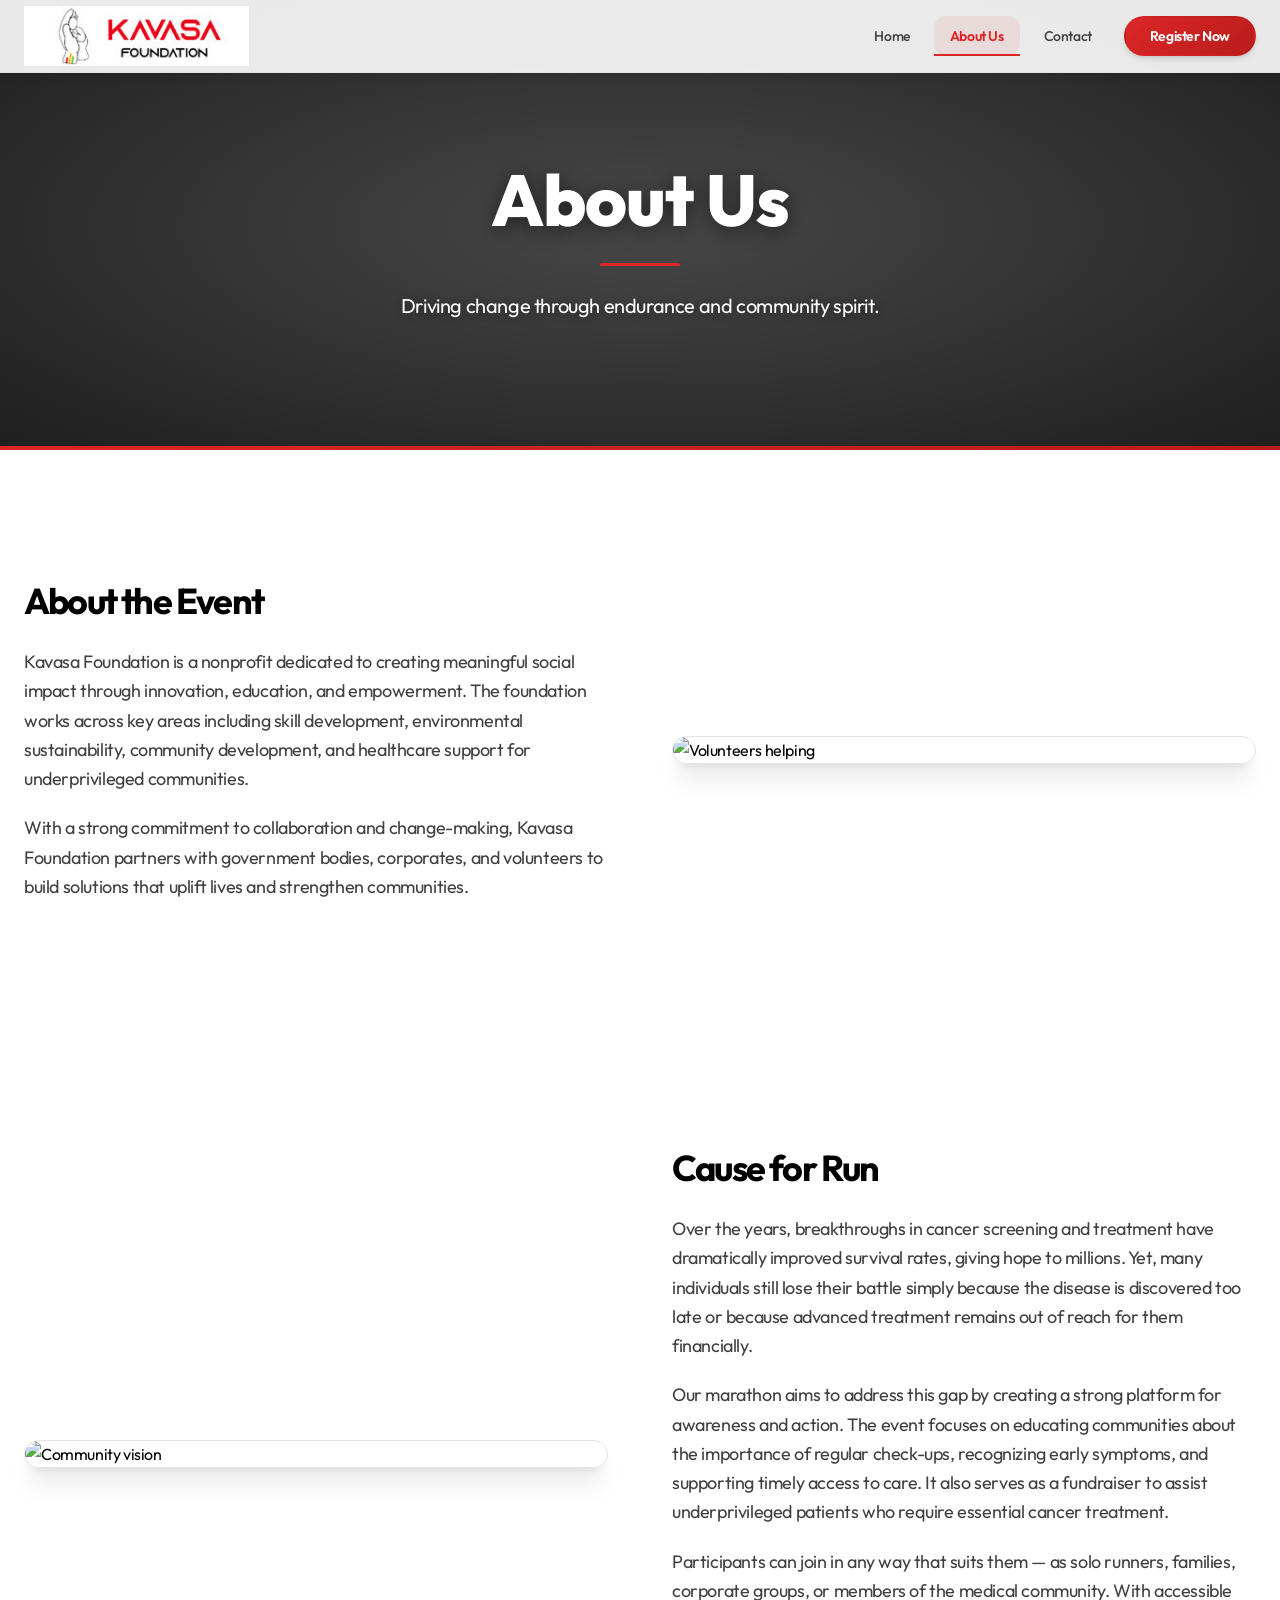
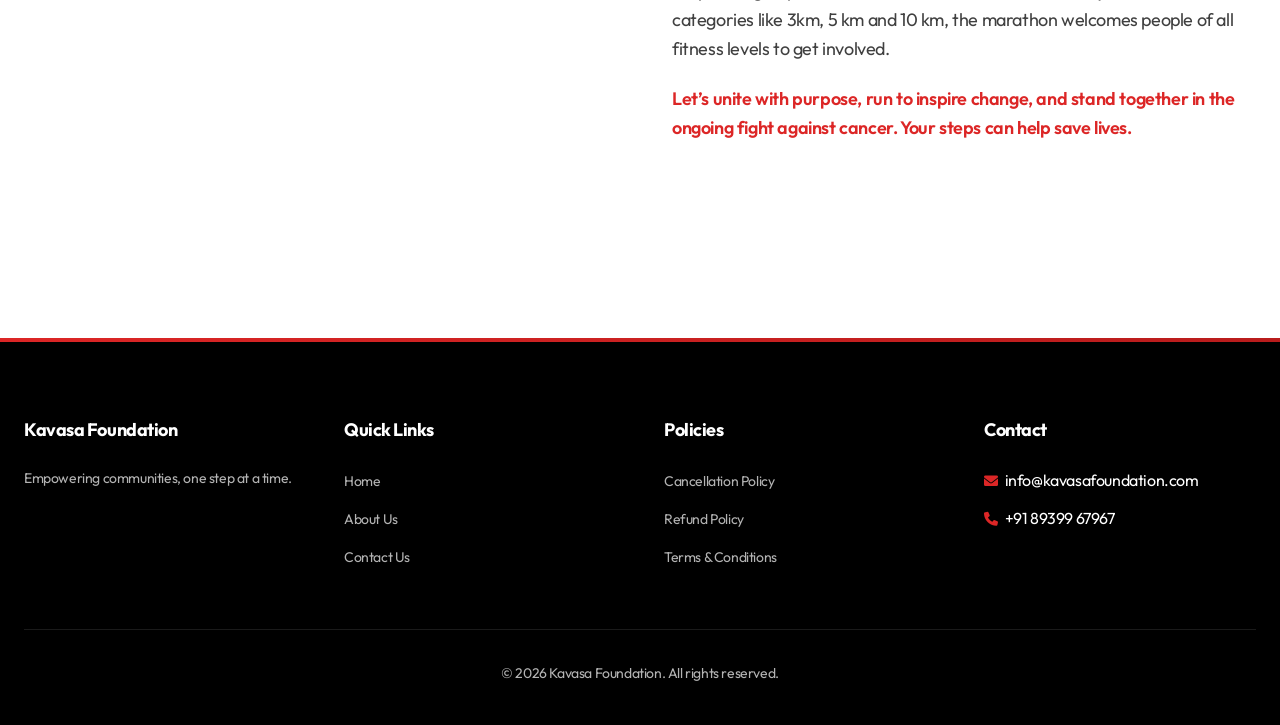
==== about.html @ 8f8e666f "Professional redesign: Updated UI/UX with modern design system, improved navigation alignment, and e" ====
<!DOCTYPE html>
<html lang="en">

<head>
    <meta charset="UTF-8">
    <meta name="viewport" content="width=device-width, initial-scale=1.0">
    <title>About Us | Kavasa Foundation Marathon</title>
    <meta name="description"
        content="Learn about Kavasa Foundation and our mission. We organize marathons to fund community development projects.">
    <link rel="preconnect" href="https://fonts.googleapis.com">
    <link rel="preconnect" href="https://fonts.gstatic.com" crossorigin>
    <link href="https://fonts.googleapis.com/css2?family=Outfit:wght@300;400;500;600;700;800&display=swap"
        rel="stylesheet">
    <link rel="stylesheet" href="style.css">
    <link rel="stylesheet" href="https://cdnjs.cloudflare.com/ajax/libs/font-awesome/6.0.0/css/all.min.css">
</head>

<body>
    <!-- Navigation -->
    <nav class="navbar">
        <div class="container nav-container">
            <a href="index.html" class="logo">
                <img src="image/kavasa.jpg" alt="Kavasa Foundation" style="height: 60px; vertical-align: middle;">
            </a>
            <button class="mobile-menu-toggle" aria-label="Toggle menu">
                <i class="fas fa-bars"></i>
            </button>
            <ul class="nav-links">
                <li><a href="index.html" class="nav-link">Home</a></li>
                <li><a href="about.html" class="nav-link active">About Us</a></li>
                <li><a href="contact.html" class="nav-link">Contact</a></li>
                <li><a href="index.html#register" class="btn btn-primary">Register Now</a></li>
            </ul>
        </div>
    </nav>

    <!-- Page Header -->
    <header class="hero"
        style="min-height: 50vh; background-image: linear-gradient(rgba(0,0,0,0.6), rgba(0,0,0,0.6)), url('https://images.unsplash.com/photo-1532629345422-7515f3d16bb6?ixlib=rb-1.2.1&auto=format&fit=crop&w=1350&q=80');">
        <div class="container hero-content">
            <h1>About Us</h1>
            <p>Driving change through endurance and community spirit.</p>
        </div>
    </header>

    <!-- About Event Section -->
    <section class="section-padding">
        <div class="container">
            <div class="about-grid">
                <div class="about-content">
                    <h2>About the Event</h2>
                    <p>Kavasa Foundation is a nonprofit dedicated to creating meaningful social impact through
                        innovation, education, and empowerment. The foundation works across key areas including skill
                        development, environmental sustainability, community development, and healthcare support for
                        underprivileged communities.</p>
                    <p>With a strong commitment to collaboration and change-making, Kavasa Foundation partners with
                        government bodies, corporates, and volunteers to build solutions that uplift lives and
                        strengthen communities.</p>
                </div>
                <div class="about-img">
                    <img src="https://images.unsplash.com/photo-1488521787991-ed7bbaae773c?ixlib=rb-1.2.1&auto=format&fit=crop&w=1350&q=80"
                        alt="Volunteers helping">
                </div>
            </div>
        </div>
    </section>

    <!-- Cause for Run Section -->
    <section class="section-padding" style="background-color: white;">
        <div class="container">
            <div class="about-grid">
                <div class="about-img">
                    <img src="https://images.unsplash.com/photo-1593113598332-cd288d649433?ixlib=rb-1.2.1&auto=format&fit=crop&w=1350&q=80"
                        alt="Community vision">
                </div>
                <div class="about-content">
                    <h2>Cause for Run</h2>
                    <p>Over the years, breakthroughs in cancer screening and treatment have dramatically improved
                        survival rates, giving hope to millions. Yet, many individuals still lose their battle simply
                        because the disease is discovered too late or because advanced treatment remains out of reach
                        for them financially.</p>
                    <p>Our marathon aims to address this gap by creating a strong platform for awareness and action. The
                        event focuses on educating communities about the importance of regular check-ups, recognizing
                        early symptoms, and supporting timely access to care. It also serves as a fundraiser to assist
                        underprivileged patients who require essential cancer treatment.</p>
                    <p>Participants can join in any way that suits them — as solo runners, families, corporate groups,
                        or members of the medical community. With accessible categories like 3km, 5 km and 10 km, the
                        marathon welcomes people of all fitness levels to get involved.</p>
                    <p style="font-weight: 600; margin-top: 1rem; color: var(--primary);">Let’s unite with purpose, run
                        to inspire change, and stand together in the ongoing fight against cancer. Your steps can help
                        save lives.</p>
                </div>
            </div>
        </div>
    </section>

    <!-- Footer -->
    <footer class="footer">
        <div class="container">
            <div class="footer-grid">
                <div class="footer-col">
                    <h4>Kavasa Foundation</h4>
                    <p>Empowering communities, one step at a time.</p>
                </div>
                <div class="footer-col">
                    <h4>Quick Links</h4>
                    <ul class="footer-links">
                        <li><a href="index.html">Home</a></li>
                        <li><a href="about.html">About Us</a></li>
                        <li><a href="contact.html">Contact Us</a></li>
                    </ul>
                </div>
                <div class="footer-col">
                    <h4>Policies</h4>
                    <ul class="footer-links">
                        <li><a href="cancellation-policy.html">Cancellation Policy</a></li>
                        <li><a href="refund-policy.html">Refund Policy</a></li>
                        <li><a href="terms-conditions.html">Terms & Conditions</a></li>
                    </ul>
                </div>
                <div class="footer-col">
                    <h4>Contact</h4>
                        <ul class="footer-links">
                            <li><i class="fas fa-envelope"></i> info@kavasafoundation.com</li>
                            <li><i class="fas fa-phone"></i> +91 89399 67967</li>
                        </ul>
                </div>
            </div>
                <div class="copyright">
                    <p>&copy; 2026 Kavasa Foundation. All rights reserved.</p>
                </div>
        </div>
    </footer>

    <script src="script.js"></script>
</body>

</html>
---- style.css ----
/* Professional Design System - Enterprise Grade UI/UX */
:root {
    /* Color Palette - Professional */
    --primary: #dc2626;
    --primary-dark: #b91c1c;
    --primary-light: #ef4444;
    --primary-hover: #c41e3a;
    
    /* Neutral Colors - Professional Grayscale */
    --white: #ffffff;
    --black: #000000;
    --gray-50: #fafafa;
    --gray-100: #f5f5f5;
    --gray-200: #e5e5e5;
    --gray-300: #d4d4d4;
    --gray-400: #a3a3a3;
    --gray-500: #737373;
    --gray-600: #525252;
    --gray-700: #404040;
    --gray-800: #262626;
    --gray-900: #171717;
    
    /* Semantic Colors */
    --background: #ffffff;
    --surface: #ffffff;
    --surface-elevated: #fafafa;
    --text-primary: #000000;
    --text-secondary: #404040;
    --text-tertiary: #737373;
    --border: #e5e5e5;
    --border-strong: #d4d4d4;
    
    /* Footer */
    --footer-bg: #000000;
    --footer-text: #ffffff;
    --footer-text-muted: rgba(255, 255, 255, 0.7);
    
    /* Gradients */
    --gradient-primary: linear-gradient(135deg, #dc2626 0%, #b91c1c 100%);
    --gradient-hero: linear-gradient(135deg, rgba(0, 0, 0, 0.75) 0%, rgba(220, 38, 38, 0.85) 100%);
    
    /* Professional Shadows */
    --shadow-xs: 0 1px 2px 0 rgba(0, 0, 0, 0.05);
    --shadow-sm: 0 1px 3px 0 rgba(0, 0, 0, 0.1), 0 1px 2px -1px rgba(0, 0, 0, 0.1);
    --shadow-md: 0 4px 6px -1px rgba(0, 0, 0, 0.1), 0 2px 4px -2px rgba(0, 0, 0, 0.1);
    --shadow-lg: 0 10px 15px -3px rgba(0, 0, 0, 0.1), 0 4px 6px -4px rgba(0, 0, 0, 0.1);
    --shadow-xl: 0 20px 25px -5px rgba(0, 0, 0, 0.1), 0 8px 10px -6px rgba(0, 0, 0, 0.1);
    --shadow-2xl: 0 25px 50px -12px rgba(0, 0, 0, 0.25);
    
    /* Border Radius - Modern */
    --radius-xs: 4px;
    --radius-sm: 8px;
    --radius-md: 12px;
    --radius-lg: 16px;
    --radius-xl: 20px;
    --radius-2xl: 24px;
    --radius-full: 9999px;
    
    /* Typography - Professional */
    --font-sans: 'Outfit', -apple-system, BlinkMacSystemFont, 'Segoe UI', 'Roboto', 'Oxygen', 'Ubuntu', 'Cantarell', 'Fira Sans', 'Droid Sans', 'Helvetica Neue', sans-serif;
    
    /* Font Weights */
    --font-light: 300;
    --font-normal: 400;
    --font-medium: 500;
    --font-semibold: 600;
    --font-bold: 700;
    --font-extrabold: 800;
    
    /* Font Sizes - Professional Scale */
    --text-xs: 0.75rem;      /* 12px */
    --text-sm: 0.875rem;    /* 14px */
    --text-base: 1rem;      /* 16px */
    --text-lg: 1.125rem;    /* 18px */
    --text-xl: 1.25rem;     /* 20px */
    --text-2xl: 1.5rem;     /* 24px */
    --text-3xl: 1.875rem;   /* 30px */
    --text-4xl: 2.25rem;    /* 36px */
    --text-5xl: 3rem;       /* 48px */
    --text-6xl: 3.75rem;    /* 60px */
    
    /* Line Heights */
    --leading-tight: 1.25;
    --leading-snug: 1.375;
    --leading-normal: 1.5;
    --leading-relaxed: 1.625;
    --leading-loose: 2;
    
    /* Letter Spacing */
    --tracking-tighter: -0.05em;
    --tracking-tight: -0.025em;
    --tracking-normal: 0em;
    --tracking-wide: 0.025em;
    --tracking-wider: 0.05em;
    --tracking-widest: 0.1em;
    
    /* Spacing Scale - Professional 8px grid */
    --space-0: 0;
    --space-1: 0.25rem;   /* 4px */
    --space-2: 0.5rem;    /* 8px */
    --space-3: 0.75rem;   /* 12px */
    --space-4: 1rem;      /* 16px */
    --space-5: 1.25rem;   /* 20px */
    --space-6: 1.5rem;    /* 24px */
    --space-8: 2rem;      /* 32px */
    --space-10: 2.5rem;   /* 40px */
    --space-12: 3rem;     /* 48px */
    --space-16: 4rem;     /* 64px */
    --space-20: 5rem;     /* 80px */
    --space-24: 6rem;     /* 96px */
    
    /* Transitions - Smooth & Professional */
    --transition-all: all 200ms cubic-bezier(0.4, 0, 0.2, 1);
    --transition-colors: color 200ms cubic-bezier(0.4, 0, 0.2, 1), background-color 200ms cubic-bezier(0.4, 0, 0.2, 1), border-color 200ms cubic-bezier(0.4, 0, 0.2, 1);
    --transition-transform: transform 200ms cubic-bezier(0.4, 0, 0.2, 1);
    --transition-opacity: opacity 200ms cubic-bezier(0.4, 0, 0.2, 1);
    
    /* Layout */
    --container-max: 1280px;
    --container-padding: 1.5rem;
    --section-padding-y: 6rem;
    --section-padding-y-sm: 4rem;
}

/* Reset & Base Styles */
* {
    margin: 0;
    padding: 0;
    box-sizing: border-box;
}

body {
    font-family: var(--font-sans);
    background-color: var(--white);
    color: var(--text-primary);
    line-height: var(--leading-relaxed);
    font-size: var(--text-base);
    font-weight: var(--font-normal);
    -webkit-font-smoothing: antialiased;
    -moz-osx-font-smoothing: grayscale;
    letter-spacing: var(--tracking-tight);
    overflow-x: hidden;
}

a {
    text-decoration: none;
    color: inherit;
    transition: var(--transition-colors);
}

a:focus-visible {
    outline: 2px solid var(--primary);
    outline-offset: 2px;
    border-radius: var(--radius-sm);
}

ul {
    list-style: none;
}

img {
    max-width: 100%;
    height: auto;
    display: block;
}

/* Ensure images are responsive */
.about-img img,
.feature-card img {
    width: 100%;
    height: auto;
    object-fit: cover;
}

/* Professional Typography System */
h1, h2, h3, h4, h5, h6 {
    font-weight: var(--font-bold);
    line-height: var(--leading-tight);
    margin-bottom: var(--space-4);
    color: var(--text-primary);
    letter-spacing: var(--tracking-tighter);
}

h1 {
    font-size: clamp(var(--text-4xl), 5vw, var(--text-6xl));
    font-weight: var(--font-extrabold);
    line-height: var(--leading-tight);
    letter-spacing: var(--tracking-tighter);
}

h2 {
    font-size: clamp(var(--text-3xl), 4vw, var(--text-5xl));
    font-weight: var(--font-bold);
    color: var(--text-primary);
    line-height: var(--leading-tight);
}

h3 {
    font-size: clamp(var(--text-2xl), 3vw, var(--text-3xl));
    font-weight: var(--font-semibold);
    line-height: var(--leading-snug);
}

h4 {
    font-size: clamp(var(--text-xl), 2.5vw, var(--text-2xl));
    font-weight: var(--font-semibold);
    line-height: var(--leading-snug);
}

p {
    margin-bottom: var(--space-4);
    color: var(--text-secondary);
    font-size: var(--text-base);
    line-height: var(--leading-relaxed);
}

strong {
    font-weight: var(--font-semibold);
    color: var(--text-primary);
}

/* Layout Utilities */
.container {
    max-width: var(--container-max);
    margin: 0 auto;
    padding: 0 var(--container-padding);
    width: 100%;
}

.section-padding {
    padding: var(--section-padding-y) 0;
}

.text-center {
    text-align: center;
}

/* Professional Button System */
.btn {
    display: inline-flex;
    align-items: center;
    justify-content: center;
    padding: var(--space-4) var(--space-8);
    border-radius: var(--radius-full);
    font-weight: var(--font-semibold);
    font-size: var(--text-base);
    text-align: center;
    cursor: pointer;
    transition: var(--transition-all);
    border: none;
    gap: var(--space-2);
    white-space: nowrap;
    text-decoration: none;
    position: relative;
    overflow: hidden;
}

.btn-primary {
    background: var(--gradient-primary);
    color: var(--white);
    box-shadow: var(--shadow-md);
    border: 2px solid transparent;
}

.btn-primary::before {
    content: '';
    position: absolute;
    top: 0;
    left: -100%;
    width: 100%;
    height: 100%;
    background: linear-gradient(90deg, transparent, rgba(255,255,255,0.2), transparent);
    transition: left 400ms cubic-bezier(0.4, 0, 0.2, 1);
}

.btn-primary:hover::before {
    left: 100%;
}

.btn-primary:hover {
    transform: translateY(-2px);
    box-shadow: var(--shadow-lg);
    background: var(--primary-hover);
}

.btn-primary:active {
    transform: translateY(0);
    box-shadow: var(--shadow-md);
}

.btn-secondary {
    background: var(--black);
    color: var(--white);
    border: 2px solid var(--black);
    box-shadow: var(--shadow-sm);
}

.btn-secondary:hover {
    background: var(--gray-800);
    border-color: var(--gray-800);
    transform: translateY(-2px);
    box-shadow: var(--shadow-md);
}

.btn-secondary:active {
    transform: translateY(0);
    box-shadow: var(--shadow-sm);
}


.text-center {
    text-align: center;
}

/* Prize Pool Responsive Styles */
.prize-table-desktop {
    display: block;
}

.prize-cards-mobile {
    display: none;
}

.prize-card {
    background: var(--white);
    border-radius: var(--radius-xl);
    box-shadow: var(--shadow-md);
    margin-bottom: var(--space-6);
    overflow: hidden;
    border: 1px solid var(--border);
    transition: var(--transition-all);
}

.prize-card:hover {
    box-shadow: var(--shadow-xl);
    transform: translateY(-4px);
    border-color: var(--primary);
}

.prize-card-header {
    background: var(--gradient-primary);
    color: var(--white);
    padding: var(--space-5) var(--space-6);
    font-size: var(--text-lg);
    font-weight: var(--font-semibold);
    display: flex;
    align-items: center;
    gap: var(--space-3);
}

.prize-card-body {
    padding: var(--space-6);
}

.prize-item {
    display: flex;
    justify-content: space-between;
    align-items: center;
    padding: var(--space-4) 0;
    border-bottom: 1px solid var(--border);
}

.prize-item:last-of-type {
    border-bottom: none;
}

.prize-label {
    color: var(--text-secondary);
    font-weight: var(--font-medium);
    font-size: var(--text-sm);
    letter-spacing: var(--tracking-wide);
    text-transform: uppercase;
}

.prize-amount {
    color: var(--text-primary);
    font-weight: var(--font-semibold);
    font-size: var(--text-lg);
}

.prize-total {
    display: flex;
    justify-content: space-between;
    align-items: center;
    padding: var(--space-5) 0 0;
    margin-top: var(--space-4);
    border-top: 2px solid var(--primary);
    font-weight: var(--font-bold);
    font-size: var(--text-xl);
}

.prize-total span:first-child {
    color: var(--text-primary);
    text-transform: uppercase;
    letter-spacing: var(--tracking-wide);
    font-size: var(--text-sm);
    font-weight: var(--font-semibold);
}

.prize-total span:last-child {
    color: var(--primary);
    font-size: var(--text-2xl);
    font-weight: var(--font-bold);
}

@media (max-width: 768px) {
    .prize-table-desktop {
        display: none;
    }

    .prize-cards-mobile {
        display: block;
    }

    .prizes-section {
        padding: 2rem 1.5rem !important;
    }
}

/* Hide on mobile */
.hide-mobile {
    display: block;
}

@media (max-width: 768px) {
    .hide-mobile {
        display: none !important;
    }
}

/* Show only on mobile */
.show-mobile {
    display: none;
}

@media (max-width: 768px) {
    .show-mobile {
        display: block !important;
    }
}

/* Professional Navigation */
.navbar {
    background: rgba(255, 255, 255, 0.95);
    backdrop-filter: blur(20px) saturate(180%);
    -webkit-backdrop-filter: blur(20px) saturate(180%);
    position: fixed;
    top: 0;
    left: 0;
    width: 100%;
    z-index: 1000;
    box-shadow: 0 1px 3px 0 rgba(0, 0, 0, 0.1), 0 1px 2px -1px rgba(0, 0, 0, 0.1);
    border-bottom: 1px solid var(--border);
    transition: var(--transition-all);
}

.nav-container {
    display: flex;
    justify-content: space-between;
    align-items: center;
    height: 72px;
    gap: var(--space-6);
}

.logo {
    font-size: 1.5rem;
    font-weight: 800;
    color: var(--primary);
    text-transform: uppercase;
    letter-spacing: 1px;
}

.nav-links {
    display: flex;
    align-items: center;
    gap: var(--space-2);
    list-style: none;
    margin: 0;
    padding: 0;
}

.nav-links li {
    display: flex;
    align-items: center;
}

.nav-link {
    font-weight: var(--font-medium);
    color: var(--text-secondary);
    position: relative;
    font-size: var(--text-sm);
    padding: var(--space-2) var(--space-4);
    transition: var(--transition-colors);
    border-radius: var(--radius-md);
    display: flex;
    align-items: center;
    height: 40px;
    line-height: 1;
}

.nav-link::after {
    content: '';
    position: absolute;
    bottom: 0;
    left: 0;
    width: 0;
    height: 2px;
    background: var(--primary);
    transition: width var(--transition-base);
}

.nav-link:hover::after {
    width: 100%;
}

.nav-link.active {
    color: var(--primary);
    font-weight: var(--font-semibold);
    background: rgba(220, 38, 38, 0.08);
}

.nav-link.active::after {
    width: 100%;
}

/* Align button with nav links */
.nav-links .btn {
    margin-left: var(--space-2);
    height: 40px;
    padding: 0 var(--space-6);
    font-size: var(--text-sm);
    display: flex;
    align-items: center;
    justify-content: center;
}

/* Professional Hero Section */
.hero {
    min-height: 100vh;
    display: flex;
    align-items: center;
    justify-content: center;
    background: var(--gradient-hero), url('image/banner.jpg');
    background-size: cover;
    background-position: center;
    background-attachment: fixed;
    color: var(--white);
    text-align: center;
    padding-top: 72px;
    position: relative;
    overflow: hidden;
}

.hero::before {
    content: '';
    position: absolute;
    inset: 0;
    background: radial-gradient(ellipse at center, rgba(0,0,0,0.3) 0%, rgba(0,0,0,0.7) 100%);
    z-index: 0;
}

.hero::after {
    content: '';
    position: absolute;
    bottom: 0;
    left: 0;
    right: 0;
    height: 4px;
    background: var(--gradient-primary);
    z-index: 1;
}

.hero-content {
    position: relative;
    z-index: 1;
    color: var(--white);
    width: 100%;
    max-width: 900px;
    margin: 0 auto;
    padding: var(--space-8) var(--space-4);
}

.hero-content * {
    color: var(--white);
}

.hero-content h1 {
    color: var(--white);
    text-shadow: 0 4px 20px rgba(0, 0, 0, 0.5);
    margin-bottom: var(--space-6);
}

.hero-content p {
    color: rgba(255, 255, 255, 0.95);
    text-shadow: 0 2px 10px rgba(0, 0, 0, 0.3);
    font-size: var(--text-xl);
    font-weight: var(--font-normal);
}

.hero-content h1 {
    font-size: 4.5rem;
    margin-bottom: 1.5rem;
    color: white;
    text-shadow: 0 4px 20px rgba(0, 0, 0, 0.5);
    font-weight: 800;
    letter-spacing: -1px;
    line-height: 1.1;
}

.hero-content h1::after {
    content: '';
    display: block;
    width: 80px;
    height: 3px;
    background: var(--primary);
    margin: var(--space-6) auto;
    border-radius: var(--radius-sm);
}

.hero-content p {
    font-size: 1.25rem;
    color: white;
    margin-bottom: 2.5rem;
    max-width: 700px;
    margin-left: auto;
    margin-right: auto;
    text-shadow: 0 2px 10px rgba(0, 0, 0, 0.3);
}

/* Professional About Section */
.about-grid {
    display: grid;
    grid-template-columns: 1fr 1fr;
    gap: var(--space-16);
    align-items: center;
    margin-top: var(--space-8);
}

.about-grid.reverse {
    direction: rtl;
}

.about-grid.reverse > * {
    direction: ltr;
}

.about-img {
    border-radius: var(--radius-2xl);
    box-shadow: var(--shadow-xl);
    overflow: hidden;
    border: 1px solid var(--border);
    position: relative;
}

.about-img::before {
    content: '';
    position: absolute;
    inset: 0;
    background: linear-gradient(135deg, rgba(220, 38, 38, 0.1) 0%, transparent 100%);
    z-index: 1;
    opacity: 0;
    transition: var(--transition-opacity);
}

.about-img:hover::before {
    opacity: 1;
}

.about-img img {
    transition: var(--transition-transform);
    width: 100%;
    height: 100%;
    object-fit: cover;
    display: block;
}

.about-img:hover img {
    transform: scale(1.05);
}

.about-content h2 {
    margin-bottom: var(--space-6);
    font-size: var(--text-4xl);
}

.about-content p {
    margin-bottom: var(--space-5);
    font-size: var(--text-lg);
    color: var(--text-secondary);
    line-height: var(--leading-relaxed);
}

/* Professional Features Grid */
.features-grid {
    display: grid;
    grid-template-columns: repeat(auto-fit, minmax(320px, 1fr));
    gap: var(--space-8);
    margin-top: var(--space-8);
}

/* Professional Feature Cards */
.feature-card {
    background: var(--white);
    padding: var(--space-8);
    border-radius: var(--radius-xl);
    box-shadow: var(--shadow-sm);
    transition: var(--transition-all);
    text-align: center;
    border: 1px solid var(--border);
    position: relative;
    overflow: hidden;
    height: 100%;
    display: flex;
    flex-direction: column;
    align-items: center;
}

.feature-card::before {
    content: '';
    position: absolute;
    top: 0;
    left: 0;
    right: 0;
    height: 3px;
    background: var(--gradient-primary);
    transform: scaleX(0);
    transform-origin: left;
    transition: transform 300ms cubic-bezier(0.4, 0, 0.2, 1);
}

.feature-card:hover::before {
    transform: scaleX(1);
}

.feature-card:hover {
    transform: translateY(-4px);
    box-shadow: var(--shadow-xl);
    border-color: var(--primary);
}

.feature-card h3 {
    margin-top: var(--space-4);
    margin-bottom: var(--space-3);
    color: var(--text-primary);
}

.feature-card p {
    color: var(--text-secondary);
    font-size: var(--text-base);
    line-height: var(--leading-relaxed);
    margin: 0;
}

.feature-icon {
    font-size: var(--text-4xl);
    color: var(--text-primary);
    padding: var(--space-5);
    background: var(--gray-50);
    border-radius: var(--radius-full);
    width: 100px;
    height: 100px;
    display: flex;
    align-items: center;
    justify-content: center;
    margin: 0 auto var(--space-6);
    transition: var(--transition-all);
    border: 2px solid var(--border);
}

.feature-card:hover .feature-icon {
    transform: scale(1.05) rotate(5deg);
    background: var(--gradient-primary);
    color: var(--white);
    border-color: var(--primary);
    box-shadow: var(--shadow-lg);
}

/* Professional Forms */
.contact-form-container {
    background: var(--white);
    padding: var(--space-10);
    border-radius: var(--radius-2xl);
    box-shadow: var(--shadow-lg);
    max-width: 800px;
    margin: 0 auto;
    border: 1px solid var(--border);
    position: relative;
}

.contact-form-container::before {
    content: '';
    position: absolute;
    top: 0;
    left: 0;
    width: 4px;
    height: 100%;
    background: var(--gradient-primary);
    border-radius: var(--radius-2xl) 0 0 var(--radius-2xl);
}

.form-group {
    margin-bottom: var(--space-6);
}

.form-label {
    display: block;
    margin-bottom: var(--space-2);
    font-weight: var(--font-semibold);
    color: var(--text-primary);
    font-size: var(--text-sm);
    letter-spacing: var(--tracking-wide);
    text-transform: uppercase;
}

.form-control {
    width: 100%;
    padding: var(--space-4) var(--space-5);
    border: 1.5px solid var(--border);
    border-radius: var(--radius-lg);
    font-family: inherit;
    transition: var(--transition-all);
    font-size: var(--text-base);
    background: var(--white);
    color: var(--text-primary);
    line-height: var(--leading-normal);
}

.form-control:hover {
    border-color: var(--border-strong);
}

.form-control:focus {
    border-color: var(--primary);
    outline: none;
    box-shadow: 0 0 0 4px rgba(220, 38, 38, 0.1);
    background: var(--white);
}

textarea.form-control {
    resize: vertical;
    min-height: 140px;
    font-family: inherit;
    line-height: var(--leading-relaxed);
}

/* Section Dividers */
/* Professional Section Divider */
.section-divider {
    height: 3px;
    background: linear-gradient(90deg, transparent, var(--gray-300), transparent);
    margin: var(--space-12) auto;
    border-radius: var(--radius-full);
    position: relative;
    max-width: 100px;
}

.section-divider::before {
    content: '';
    position: absolute;
    top: 50%;
    left: 50%;
    transform: translate(-50%, -50%);
    width: 12px;
    height: 12px;
    background: var(--primary);
    border-radius: var(--radius-full);
    border: 3px solid var(--white);
    box-shadow: var(--shadow-sm);
}

/* Professional Stats Section */
.stats-section {
    background: var(--black);
    color: var(--white);
    padding: var(--space-20) 0;
    position: relative;
    overflow: hidden;
}

.stats-section::before {
    content: '';
    position: absolute;
    top: 0;
    left: 0;
    right: 0;
    bottom: 0;
    background: 
        radial-gradient(circle at 20% 50%, rgba(220, 38, 38, 0.1) 0%, transparent 50%),
        radial-gradient(circle at 80% 80%, rgba(220, 38, 38, 0.1) 0%, transparent 50%);
    opacity: 1;
    z-index: 0;
}

.stats-section .container {
    position: relative;
    z-index: 1;
}

.stats-grid {
    display: grid;
    grid-template-columns: repeat(auto-fit, minmax(220px, 1fr));
    gap: var(--space-12);
}

.stat-item {
    text-align: center;
    padding: var(--space-6);
    border-radius: var(--radius-xl);
    background: rgba(255, 255, 255, 0.03);
    backdrop-filter: blur(10px);
    border: 1px solid rgba(255, 255, 255, 0.1);
    transition: var(--transition-all);
}

.stat-item:hover {
    background: rgba(255, 255, 255, 0.05);
    transform: translateY(-4px);
    border-color: rgba(255, 255, 255, 0.2);
}

.stat-number {
    font-size: clamp(var(--text-4xl), 5vw, var(--text-5xl));
    font-weight: var(--font-extrabold);
    color: var(--primary);
    display: block;
    margin-bottom: var(--space-3);
    line-height: var(--leading-tight);
    letter-spacing: var(--tracking-tighter);
}

.stat-label {
    font-size: var(--text-base);
    color: rgba(255, 255, 255, 0.9);
    letter-spacing: var(--tracking-wide);
    font-weight: var(--font-medium);
    text-transform: uppercase;
    font-size: var(--text-sm);
}

/* Professional Footer */
.footer {
    background: var(--footer-bg);
    color: var(--footer-text);
    padding: var(--space-20) 0 var(--space-10);
    position: relative;
    margin-top: var(--space-20);
}

.footer::before {
    content: '';
    position: absolute;
    top: 0;
    left: 0;
    right: 0;
    height: 4px;
    background: var(--gradient-primary);
}

.footer-grid {
    display: grid;
    grid-template-columns: repeat(auto-fit, minmax(240px, 1fr));
    gap: var(--space-12);
    margin-bottom: var(--space-12);
}

.footer-col h4 {
    color: var(--white);
    margin-bottom: var(--space-6);
    font-weight: var(--font-bold);
    font-size: var(--text-lg);
    letter-spacing: var(--tracking-tight);
}

.footer-col p {
    color: var(--footer-text-muted);
    font-size: var(--text-sm);
    line-height: var(--leading-relaxed);
    margin: 0;
}

.footer-links {
    list-style: none;
    padding: 0;
    margin: 0;
}

.footer-links li {
    margin-bottom: var(--space-3);
}

.footer-links a {
    color: var(--footer-text-muted);
    font-size: var(--text-sm);
    transition: var(--transition-colors);
    display: inline-flex;
    align-items: center;
    gap: var(--space-2);
}

.footer-links a:hover {
    color: var(--white);
    transform: translateX(4px);
}

.footer-links i {
    color: var(--primary);
    width: 18px;
    font-size: var(--text-sm);
    flex-shrink: 0;
}

.copyright {
    text-align: center;
    padding-top: var(--space-8);
    border-top: 1px solid rgba(255, 255, 255, 0.1);
}

.copyright p {
    color: var(--footer-text-muted);
    margin: 0;
    font-size: var(--text-sm);
}

/* Professional Mobile Menu */
.mobile-menu-toggle {
    display: none;
    background: none;
    border: none;
    color: var(--text-primary);
    font-size: var(--text-xl);
    cursor: pointer;
    padding: var(--space-2);
    min-width: 44px;
    min-height: 44px;
    align-items: center;
    justify-content: center;
    transition: var(--transition-colors);
    border-radius: var(--radius-md);
}

.mobile-menu-toggle:hover {
    background: var(--gray-50);
    color: var(--primary);
}

.mobile-menu-toggle:focus-visible {
    outline: 2px solid var(--primary);
    outline-offset: 2px;
}

.mobile-menu-toggle:hover {
    color: var(--primary);
}

.mobile-menu-toggle:focus {
    outline: 2px solid var(--primary);
    outline-offset: 2px;
}

/* Professional Responsive Design */

/* Large Desktop */
@media (min-width: 1440px) {
    .container {
        max-width: 1400px;
    }
}

/* Tablet and below */
@media (max-width: 1024px) {
    .container {
        padding: 0 var(--space-6);
    }

    .section-padding {
        padding: var(--space-16) 0;
    }

    h1 {
        font-size: var(--text-4xl);
    }

    h2 {
        font-size: var(--text-3xl);
    }

    .hero-content h1 {
        font-size: var(--text-4xl);
    }

    .stats-grid {
        grid-template-columns: repeat(2, 1fr);
        gap: var(--space-8);
    }

    .about-grid {
        gap: var(--space-12);
    }

    .features-grid {
        grid-template-columns: repeat(2, 1fr);
    }
}

/* Mobile and Tablet */
@media (max-width: 768px) {
    h1 {
        font-size: 2.2rem;
    }

    h2 {
        font-size: 1.8rem;
    }

    h3 {
        font-size: 1.5rem;
    }

    .hero {
        min-height: 90vh;
        padding-top: 70px;
        background-attachment: scroll;
    }

    header.hero {
        min-height: 40vh !important;
        padding-top: 70px;
    }

    header.hero .hero-content h1 {
        font-size: 2rem;
    }

    header.hero .hero-content p {
        font-size: 1rem;
        padding: 0 1rem;
    }

    .hero-content {
        padding: 2rem 0;
    }

    .hero-content h1 {
        font-size: 2rem;
        line-height: 1.2;
        margin-bottom: 1rem;
    }

    .hero-content h1::after {
        width: 60px;
        margin: 1rem auto;
    }

    .hero-content p {
        font-size: 1rem;
        padding: 0 1rem;
    }

    .mobile-menu-toggle {
        display: flex !important;
    }

    .nav-container {
        height: 64px;
    }

    .logo img {
        height: 48px !important;
    }

    .nav-links {
        position: fixed;
        top: 64px;
        left: -100%;
        width: 100%;
        height: calc(100vh - 64px);
        background: var(--white);
        flex-direction: column;
        padding: var(--space-8);
        box-shadow: var(--shadow-xl);
        transition: left 300ms cubic-bezier(0.4, 0, 0.2, 1);
        z-index: 999;
        overflow-y: auto;
    }

    .nav-links.active {
        left: 0;
    }

    .nav-links li {
        margin-bottom: var(--space-4);
        width: 100%;
    }

    .nav-link {
        font-size: var(--text-base);
        padding: var(--space-3) var(--space-4);
        display: block;
        width: 100%;
        border-radius: var(--radius-lg);
    }

    .nav-links .btn {
        width: 100%;
        text-align: center;
        padding: var(--space-4);
        margin-top: var(--space-4);
    }

    .about-grid {
        grid-template-columns: 1fr;
        gap: 2rem;
    }

    .features-grid {
        grid-template-columns: 1fr;
        gap: 1.5rem;
    }

    .details-grid {
        grid-template-columns: 1fr !important;
        gap: 1.5rem !important;
    }

    .kit-categories {
        gap: 2rem;
    }

    .kit-category-header {
        padding: 1.25rem 1.5rem;
        font-size: 1.25rem;
    }

    .kit-category-header h3 {
        font-size: 1.25rem;
    }

    .kit-items-grid {
        grid-template-columns: repeat(2, 1fr);
        gap: 1.25rem;
        padding: 1.5rem;
    }

    .kit-item {
        padding: 1.25rem;
    }

    .kit-item-image {
        width: 80px;
        height: 80px;
    }

    .kit-item-image i {
        font-size: 2.5rem !important;
    }

    .stats-grid {
        grid-template-columns: repeat(2, 1fr);
        gap: 1.5rem;
    }

    .stat-number {
        font-size: 2.5rem;
    }

    .stat-label {
        font-size: 0.9rem;
    }

    .footer-grid {
        grid-template-columns: 1fr;
        gap: 2rem;
    }

    .contact-form-container {
        padding: 2rem 1.5rem;
        margin: 0 1rem;
    }

    .form-group[style*="grid-template-columns"] {
        display: block !important;
    }

    .form-group[style*="grid-template-columns"] > div {
        margin-bottom: 1rem;
    }

    .container {
        padding: 0 1rem;
    }

    .section-padding {
        padding: var(--section-padding-y-sm) 0;
    }

    .section-divider {
        margin: 3rem 0;
    }

    .section-divider::before,
    .section-divider::after {
        display: none;
    }

    .feature-card {
        padding: 1.5rem;
    }

    .feature-icon {
        width: 80px;
        height: 80px;
        font-size: 2.5rem;
    }

    .btn {
        padding: 0.875rem 1.5rem;
        font-size: 0.9rem;
    }

    /* Hero section responsive fixes */
    .hero-content > div[style*="margin-top"] {
        margin-top: 2rem !important;
    }

    .hero-content > div[style*="display: flex"] {
        flex-direction: column;
        gap: 1rem !important;
    }

    .hero-content > div[style*="display: flex"] .btn {
        width: 100%;
        max-width: 300px;
        margin: 0 auto;
    }

    .hero-content > div[style*="display: grid"] {
        grid-template-columns: 1fr !important;
        gap: 1.5rem !important;
        margin-top: 2.5rem !important;
    }

    .hero-content > div[style*="display: flex"][style*="gap: 30px"] {
        flex-direction: column;
        gap: 1rem !important;
        font-size: 0.95rem !important;
    }

        .hero-content > div[style*="display: flex"][style*="gap: 30px"] span {
        width: 100%;
        text-align: center;
        padding: 0.5rem 1rem !important;
    }

    /* Hero badge responsive */
    .hero-content > div[style*="margin-bottom: 1rem"] span {
        font-size: 0.75rem !important;
        padding: 0.4rem 1rem !important;
    }

    /* Hero info cards responsive */
    .hero-content > div[style*="display: grid"][style*="grid-template-columns"] > div {
        padding: 1.5rem !important;
    }

    .hero-content > div[style*="display: grid"][style*="grid-template-columns"] h3 {
        font-size: 1rem !important;
    }

    .hero-content > div[style*="display: grid"][style*="grid-template-columns"] p {
        font-size: 1.4rem !important;
    }

    /* Prize cards already handled above */

    /* Text adjustments */
    p {
        font-size: 0.95rem;
    }

    .text-center {
        padding: 0 1rem;
    }
}

/* Small Mobile */
@media (max-width: 480px) {
    h1 {
        font-size: 1.8rem;
    }

    h2 {
        font-size: 1.5rem;
    }

    h3 {
        font-size: 1.25rem;
    }

    .hero-content h1 {
        font-size: 1.75rem;
    }

    .hero-content p {
        font-size: 0.9rem;
    }

    header.hero {
        min-height: 35vh !important;
    }

    header.hero .hero-content h1 {
        font-size: 1.75rem;
    }

    header.hero .hero-content p {
        font-size: 0.9rem;
    }

    /* Hero badge small mobile */
    .hero-content > div[style*="margin-bottom: 1rem"] span {
        font-size: 0.7rem !important;
        padding: 0.35rem 0.85rem !important;
        display: block;
        text-align: center;
    }

    /* Hero info cards small mobile */
    .hero-content > div[style*="display: grid"][style*="grid-template-columns"] > div {
        padding: 1.25rem !important;
    }

    .hero-content > div[style*="display: grid"][style*="grid-template-columns"] h3 {
        font-size: 0.95rem !important;
        margin-bottom: 0.75rem !important;
    }

    .hero-content > div[style*="display: grid"][style*="grid-template-columns"] p {
        font-size: 1.2rem !important;
    }

    .hero-content > div[style*="display: flex"][style*="gap: 30px"] {
        font-size: 0.85rem !important;
    }

    .container {
        padding: 0 0.75rem;
    }

    .section-padding {
        padding: 2rem 0;
    }

    .contact-form-container {
        padding: 1.5rem 1rem;
        margin: 0 0.5rem;
    }

    .feature-card {
        padding: 1.25rem;
    }

    .stats-grid {
        grid-template-columns: 1fr;
        gap: 1.25rem;
    }

    .stat-number {
        font-size: 2rem;
    }

    .stat-label {
        font-size: 0.85rem;
    }

    .btn {
        padding: 0.875rem 1.5rem;
        font-size: 0.85rem;
        width: 100%;
        min-height: 44px;
        display: flex;
        align-items: center;
        justify-content: center;
    }

    /* Touch-friendly form inputs */
    .form-control {
        min-height: 44px;
        font-size: 16px; /* Prevents zoom on iOS */
    }

    select.form-control {
        padding-right: 2.5rem;
    }

    .hero-content > div[style*="display: flex"] .btn {
        max-width: 100%;
    }

    .nav-links {
        padding: 1.5rem;
    }

    /* Better touch targets */
    .nav-link {
        min-height: 44px;
        display: flex;
        align-items: center;
        padding: 0.5rem 0;
    }

    .footer-links a,
    .footer-links li {
        min-height: 32px;
        display: flex;
        align-items: center;
    }

    .prize-card {
        margin-bottom: 1.25rem;
    }

    .prize-card-header {
        padding: 1rem 1.25rem;
        font-size: 1rem;
    }

    .prize-card-body {
        padding: 1.25rem;
    }

    .prize-item {
        padding: 0.875rem 0;
    }

    .prize-amount {
        font-size: 1rem;
    }

    .prize-total {
        font-size: 1.1rem;
        padding: 1rem 0 0;
    }

    .prize-total span:last-child {
        font-size: 1.25rem;
    }

    .kit-items-grid {
        grid-template-columns: 1fr !important;
        gap: 1rem;
        padding: 1.25rem;
    }

    .kit-category-header {
        padding: 1rem 1.25rem;
        font-size: 1.1rem;
    }

    .kit-category-header h3 {
        font-size: 1.1rem;
    }

    .kit-item {
        padding: 1rem;
    }

    .kit-item h4 {
        font-size: 1rem;
    }

    .kit-item p {
        font-size: 0.85rem;
        min-height: auto;
    }

    .section-divider {
        margin: 2rem 0;
    }

    .footer {
        padding: 3rem 0 1.5rem;
    }

    .copyright {
        padding-top: 1.5rem;
        font-size: 0.85rem;
    }
}

/* Extra small devices */
@media (max-width: 360px) {
    .hero-content h1 {
        font-size: 1.5rem;
    }

    .stat-number {
        font-size: 1.75rem;
    }

    .feature-icon {
        width: 70px;
        height: 70px;
        font-size: 2rem;
    }
}

/* Landscape orientation adjustments */
@media (max-width: 768px) and (orientation: landscape) {
    .hero {
        min-height: auto;
        padding: 100px 0 3rem;
    }

    .nav-links {
        height: calc(100vh - 70px);
        max-height: 500px;
    }
}

/* Participant Kit Showcase */
.kit-categories {
    display: flex;
    flex-direction: column;
    gap: 2.5rem;
}

.kit-category {
    background: var(--white);
    border-radius: var(--radius-2xl);
    box-shadow: var(--shadow-lg);
    overflow: hidden;
    border: 1px solid var(--border);
    margin-bottom: var(--space-8);
}

.kit-category-header {
    background: var(--gradient-primary);
    color: var(--white);
    padding: var(--space-6) var(--space-8);
    display: flex;
    align-items: center;
    gap: var(--space-4);
    font-size: var(--text-xl);
    font-weight: var(--font-semibold);
}

.kit-category-header h3 {
    margin: 0;
    color: var(--white);
    font-size: var(--text-xl);
    font-weight: var(--font-semibold);
}

.kit-items-grid {
    display: grid;
    grid-template-columns: repeat(auto-fit, minmax(220px, 1fr));
    gap: var(--space-6);
    padding: var(--space-8);
}

.kit-item {
    background: var(--white);
    border-radius: var(--radius-xl);
    padding: var(--space-8) var(--space-6);
    text-align: center;
    transition: var(--transition-all);
    border: 1.5px solid var(--border);
    position: relative;
    overflow: hidden;
}

.kit-item::before {
    content: '';
    position: absolute;
    top: 0;
    left: 0;
    right: 0;
    height: 2px;
    background: var(--gradient-primary);
    transform: scaleX(0);
    transform-origin: left;
    transition: transform var(--transition-base);
}

.kit-item:hover::before {
    transform: scaleX(1);
}

.kit-item:hover {
    transform: translateY(-4px);
    box-shadow: var(--shadow-xl);
    border-color: var(--primary);
    background: var(--gray-50);
}

.kit-item-image {
    width: 100px;
    height: 100px;
    margin: 0 auto var(--space-6);
    background: var(--gray-50);
    border-radius: var(--radius-full);
    display: flex;
    align-items: center;
    justify-content: center;
    transition: var(--transition-all);
    border: 2px solid var(--border);
}

.kit-item-image i {
    color: var(--text-primary) !important;
    font-size: var(--text-4xl) !important;
}

.kit-item:hover .kit-item-image {
    background: var(--gradient-primary);
    transform: scale(1.08) rotate(5deg);
    border-color: var(--primary);
    box-shadow: var(--shadow-lg);
}

.kit-item:hover .kit-item-image i {
    color: var(--white) !important;
}

.kit-item h4 {
    color: var(--text-primary);
    font-size: var(--text-lg);
    margin-bottom: var(--space-2);
    font-weight: var(--font-semibold);
}

.kit-item p {
    color: var(--text-secondary);
    font-size: var(--text-sm);
    margin-bottom: var(--space-4);
    line-height: var(--leading-relaxed);
}

.kit-badge {
    display: inline-block;
    background: var(--gradient-primary);
    color: var(--white);
    padding: var(--space-2) var(--space-4);
    border-radius: var(--radius-full);
    font-size: var(--text-xs);
    font-weight: var(--font-semibold);
    text-transform: uppercase;
    letter-spacing: var(--tracking-wide);
    box-shadow: var(--shadow-sm);
}

/* Print styles */
@media print {
    .navbar,
    .mobile-menu-toggle,
    .btn,
    .footer {
        display: none;
    }

    .hero {
        min-height: auto;
        background-attachment: scroll;
    }

    .section-padding {
        padding: 2rem 0;
    }
}
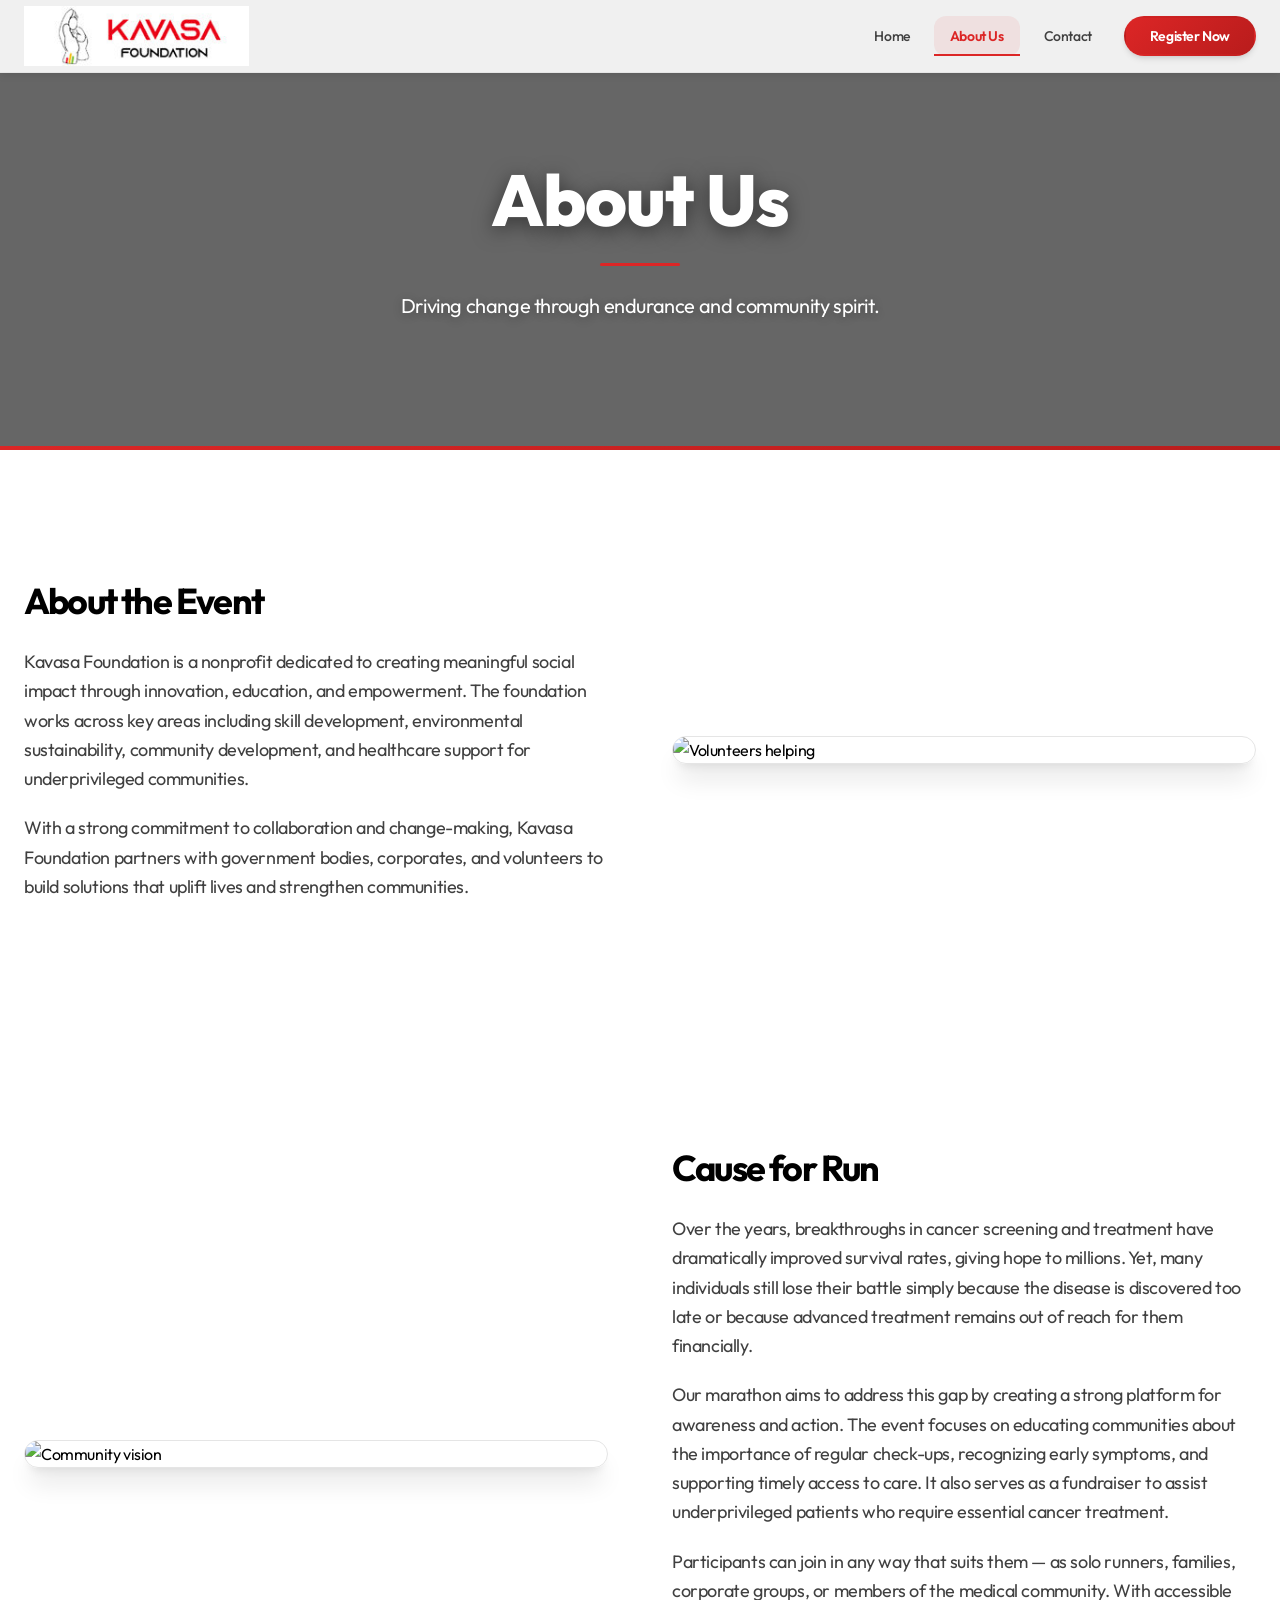
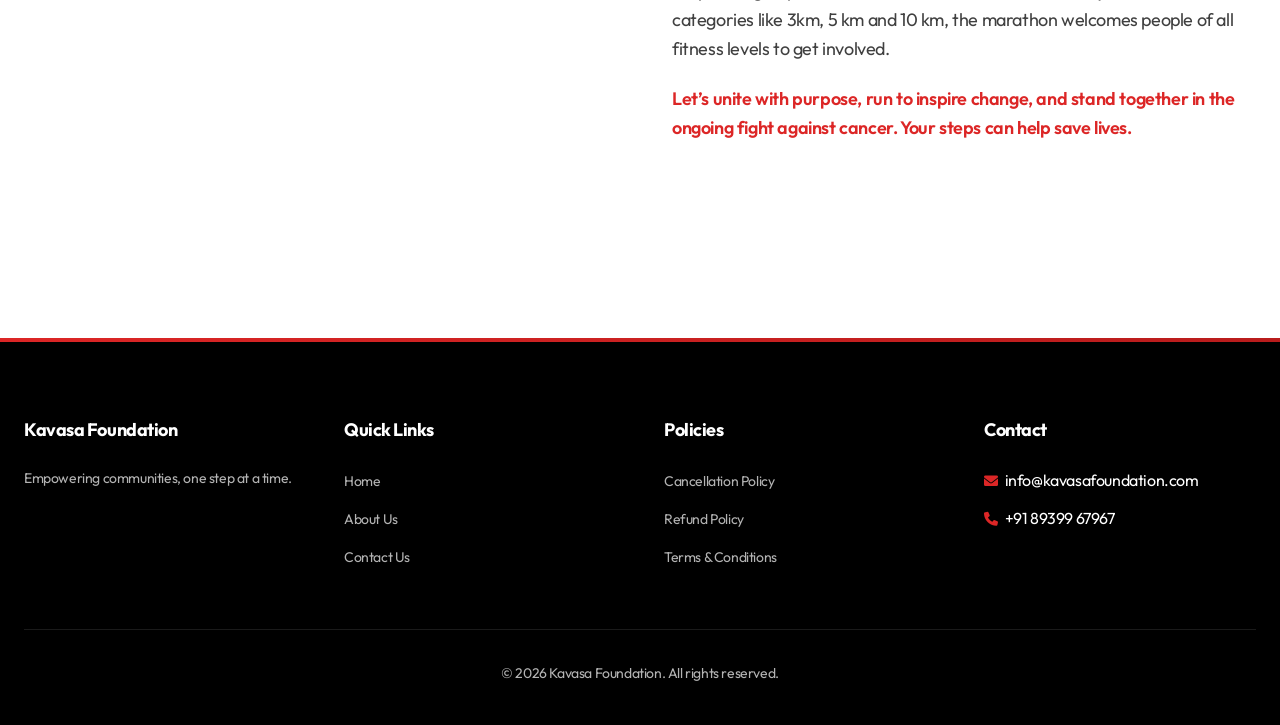
==== commit efa98168: "Changes" ====
--- a/about.html
+++ b/about.html
@@ -4,7 +4,7 @@
 <head>
     <meta charset="UTF-8">
     <meta name="viewport" content="width=device-width, initial-scale=1.0">
-    <title>About Us | Kavasa Foundation Marathon</title>
+    <title>About Us | Madras Marathon 2026 - Organised by Kavasa Foundation</title>
     <meta name="description"
         content="Learn about Kavasa Foundation and our mission. We organize marathons to fund community development projects.">
     <link rel="preconnect" href="https://fonts.googleapis.com">
--- a/style.css
+++ b/style.css
@@ -540,7 +540,7 @@
     display: flex;
     align-items: center;
     justify-content: center;
-    background: var(--gradient-hero), url('image/banner.jpg');
+    background: url('image/banner.jpg');
     background-size: cover;
     background-position: center;
     background-attachment: fixed;
@@ -555,7 +555,7 @@
     content: '';
     position: absolute;
     inset: 0;
-    background: radial-gradient(ellipse at center, rgba(0,0,0,0.3) 0%, rgba(0,0,0,0.7) 100%);
+    background: transparent;
     z-index: 0;
 }
 
@@ -578,6 +578,12 @@
     max-width: 900px;
     margin: 0 auto;
     padding: var(--space-8) var(--space-4);
+}
+
+/* Hero section with only poster - minimal content */
+.hero .hero-content:empty {
+    padding: 0;
+    min-height: 0;
 }
 
 .hero-content * {
